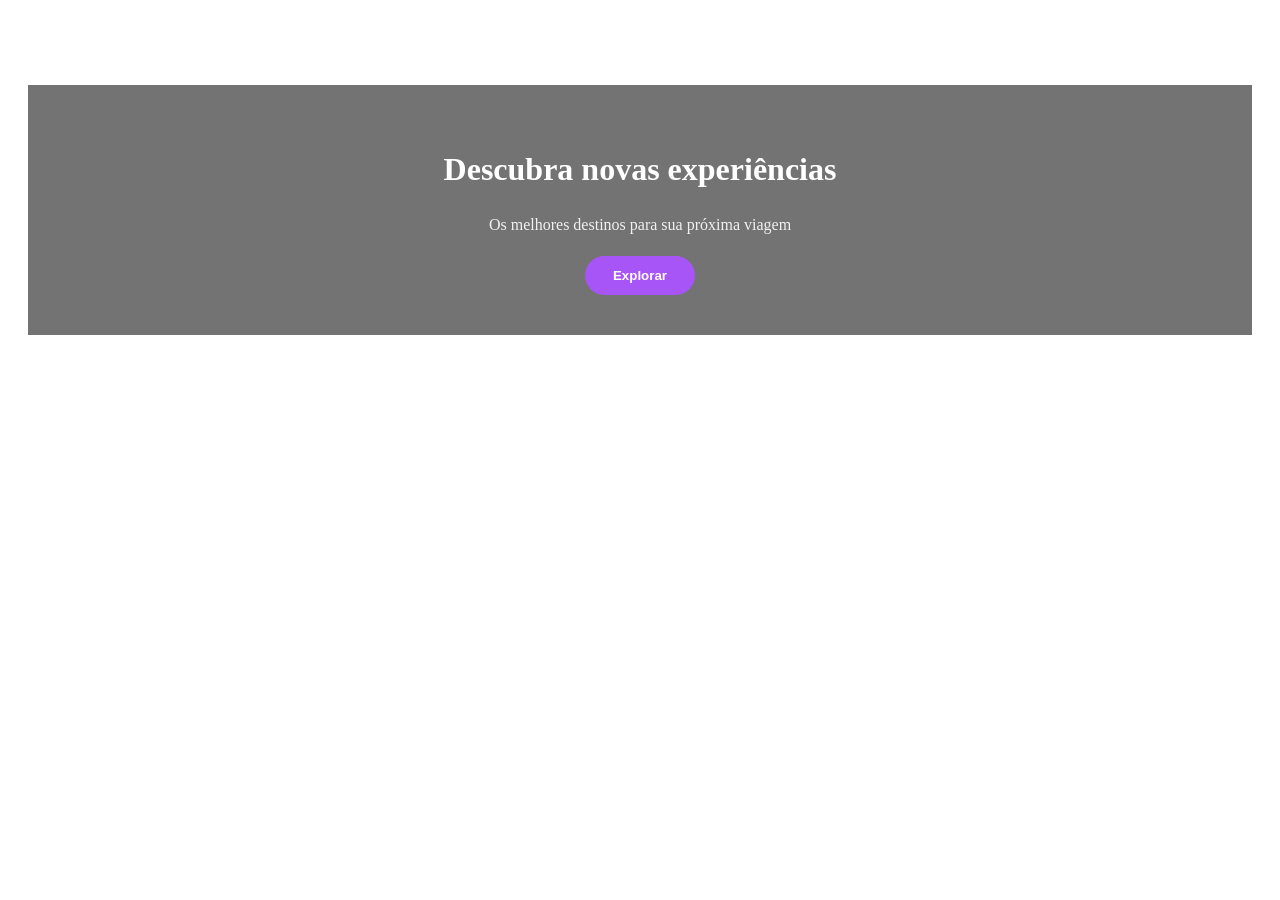
==== index.html @ f2e793bd "Add files via upload" ====
<!DOCTYPE html>
<html lang="en">
<head>
    <meta charset="UTF-8">
    <meta name="viewport" content="width=device-width, initial-scale=1.0">
    <title>Document</title>

    <style>

.hero-img {
    min-height: 380px;
    background-image: url('https://picsum.photos/id/1015/1200/600');
    background-size: cover;
    background-position: center;
    display: flex; align-items: center; justify-content: center;
    border-radius: 16px; margin: 20px; overflow: hidden;
}
.overlay {
    background: rgba(0,0,0,0.55);
    color: white; padding: 40px 24px; text-align: center;
    width: 100%; height: 100%;
    display: flex; flex-direction: column; align-items: center; justify-content: center;
}
.overlay h1 { font-size: 2rem; margin-bottom: 12px; }
.overlay p { font-size: 1rem; opacity: 0.9; margin-bottom: 22px; }
.btn-cta { padding: 12px 28px; background: #a855f7; color: white; border: none; border-radius: 30px; font-weight: 800; cursor: pointer; }


    </style>

</head>
<body>
    

<section class="hero-img">
    <div class="overlay">
        <h1>Descubra novas experiências</h1>
        <p>Os melhores destinos para sua próxima viagem</p>
        <button class="btn-cta">Explorar</button>
    </div>
</section>

</script>
</body>
</html>
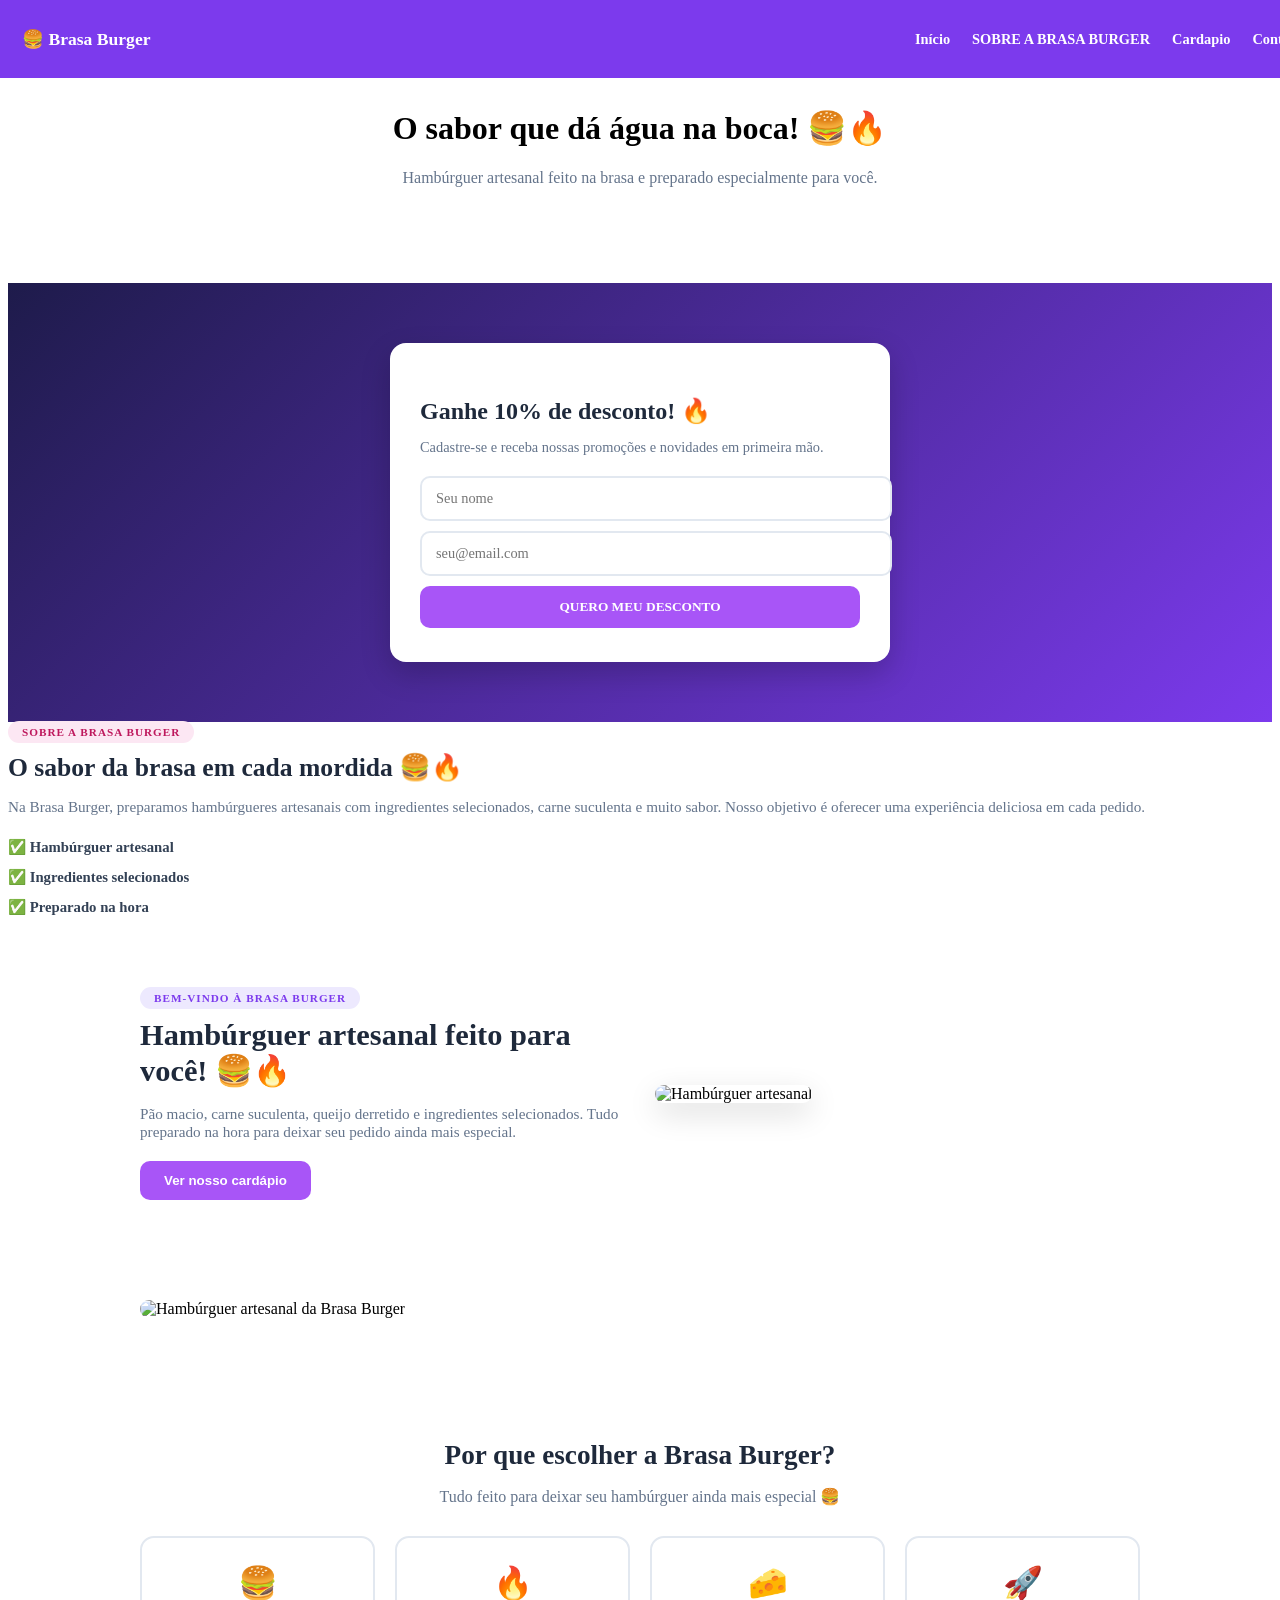
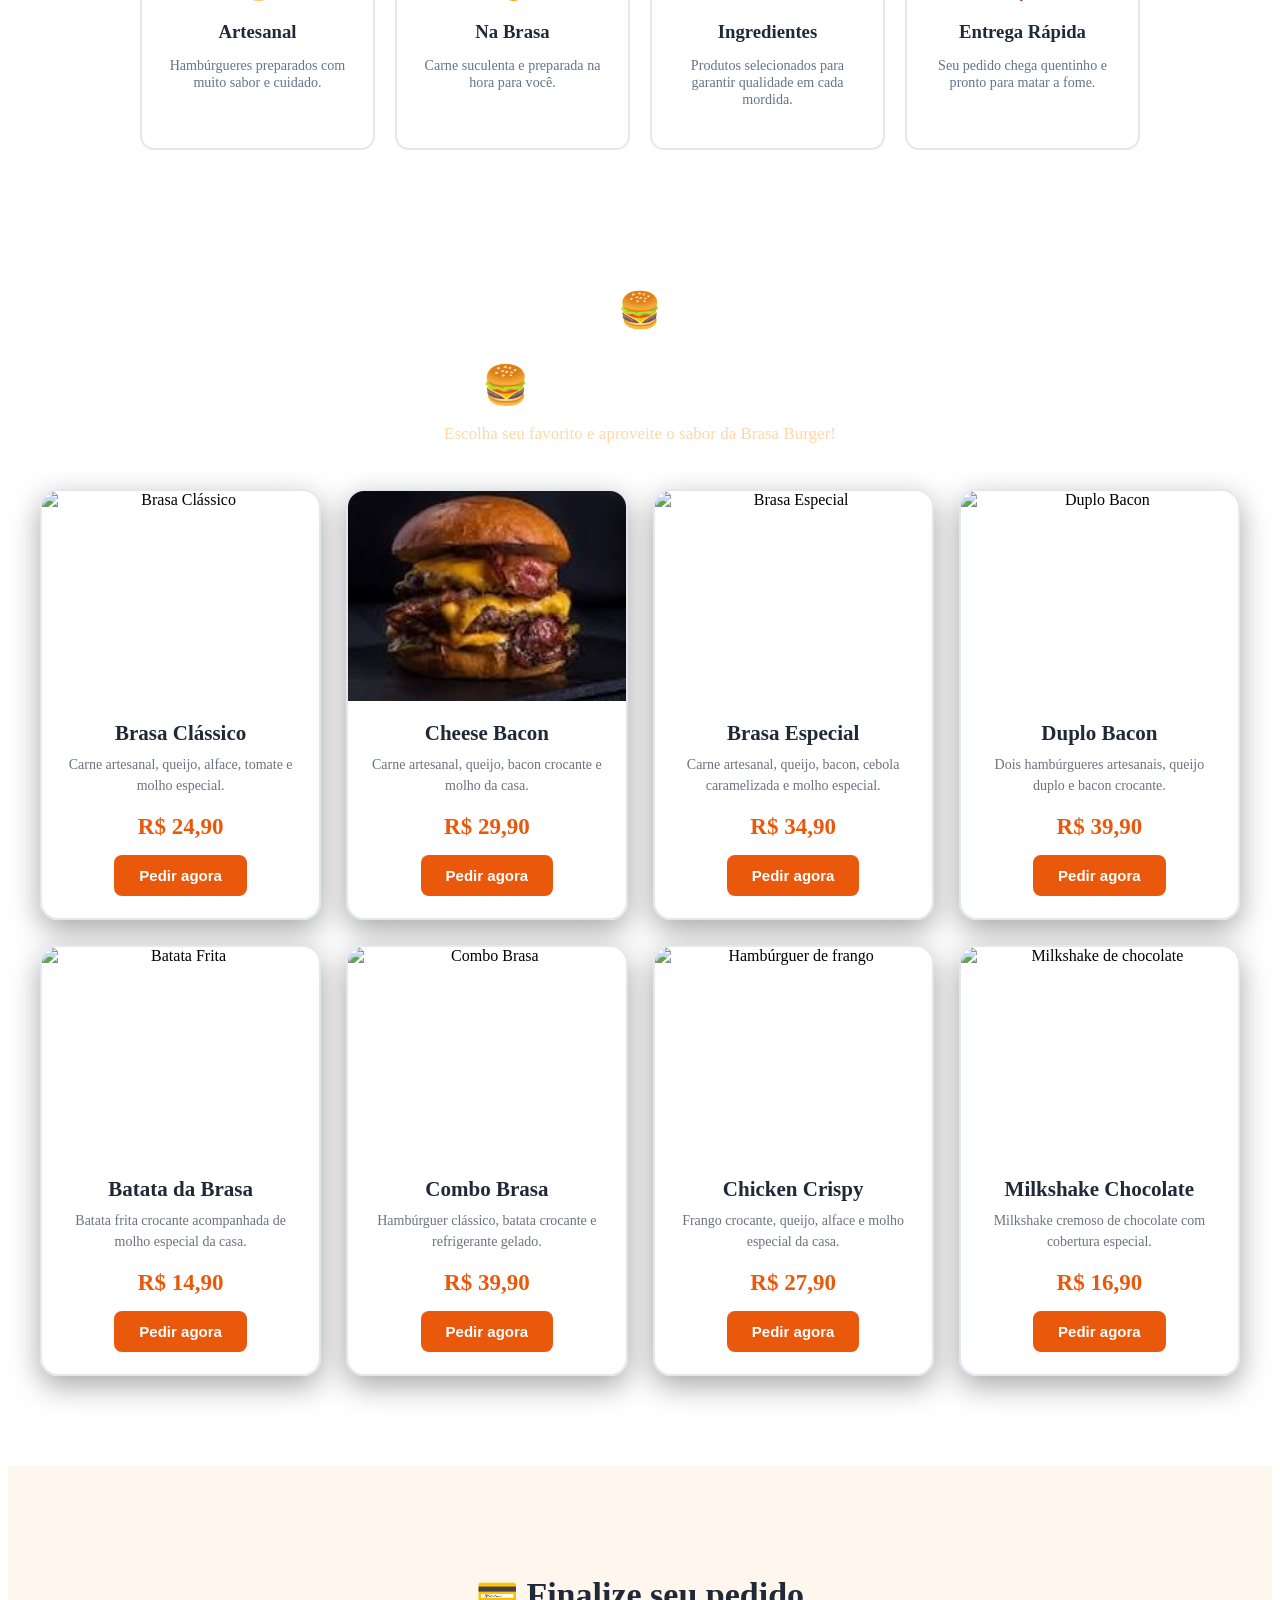
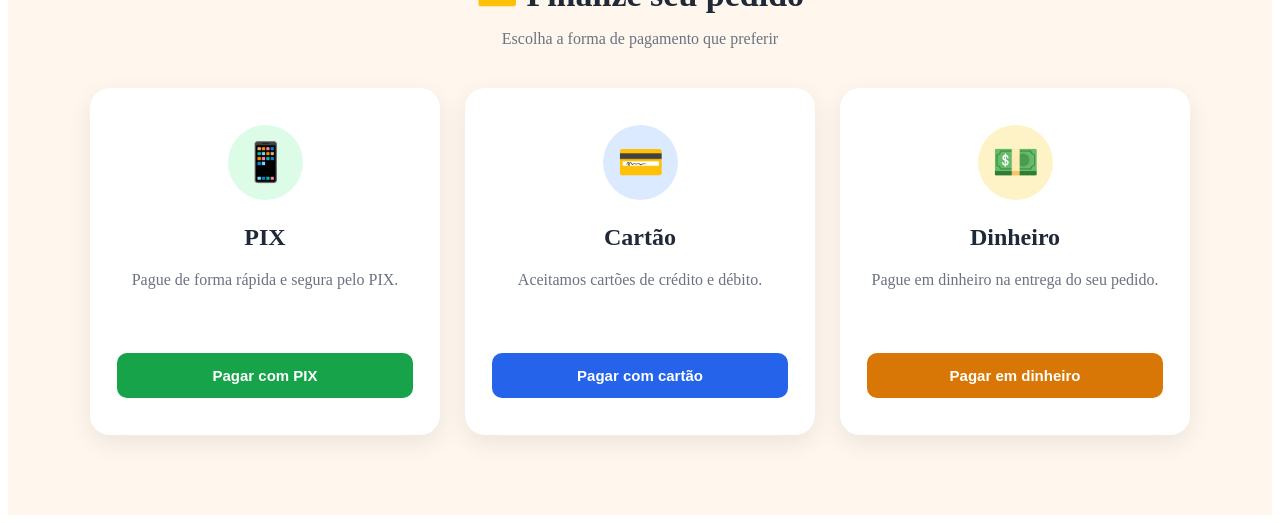
==== commit 3ae3a6ed: "Add files via upload" ====
--- a/index.html
+++ b/index.html
@@ -1,45 +1,547 @@
 <!DOCTYPE html>
-<html lang="en">
+<html lang="pt-br">
+
 <head>
     <meta charset="UTF-8">
     <meta name="viewport" content="width=device-width, initial-scale=1.0">
-    <title>Document</title>
-
-    <style>
-
-.hero-img {
-    min-height: 380px;
-    background-image: url('https://picsum.photos/id/1015/1200/600');
-    background-size: cover;
-    background-position: center;
-    display: flex; align-items: center; justify-content: center;
-    border-radius: 16px; margin: 20px; overflow: hidden;
-}
-.overlay {
-    background: rgba(0,0,0,0.55);
-    color: white; padding: 40px 24px; text-align: center;
-    width: 100%; height: 100%;
-    display: flex; flex-direction: column; align-items: center; justify-content: center;
-}
-.overlay h1 { font-size: 2rem; margin-bottom: 12px; }
-.overlay p { font-size: 1rem; opacity: 0.9; margin-bottom: 22px; }
-.btn-cta { padding: 12px 28px; background: #a855f7; color: white; border: none; border-radius: 30px; font-weight: 800; cursor: pointer; }
-
-
-    </style>
-
+
+    <title>Brasa Burger</title>
+
+    <link rel="stylesheet" href="styles.css">
 </head>
+
 <body>
-    
-
-<section class="hero-img">
-    <div class="overlay">
-        <h1>Descubra novas experiências</h1>
-        <p>Os melhores destinos para sua próxima viagem</p>
-        <button class="btn-cta">Explorar</button>
+
+    <!-- MENU -->
+    <nav class="navbar">
+
+        <div class="logo">
+            🍔 Brasa Burger
+        </div>
+
+        <button class="hamburger" onclick="toggleNav()">
+            ☰
+        </button>
+
+        <ul class="menu" id="menu">
+            <li><a href="#">Início</a></li>
+            <li><a href="#">SOBRE A BRASA BURGER</a></li>
+            <li><a href="#">Cardapio</a></li>
+            <li><a href="#">Contato</a></li>
+        </ul>
+
+    </nav>
+
+
+    <!-- APRESENTAÇÃO -->
+    <div style="padding: 80px 20px; text-align: center;">
+
+        <h1>
+            O sabor que dá água na boca! 🍔🔥
+        </h1>
+
+        <p style="color:#64748b;">
+            Hambúrguer artesanal feito na brasa e preparado especialmente para você.
+        </p>
+
     </div>
-</section>
-
-</script>
+
+
+    <!-- PROMOÇÃO -->
+    <section class="hero-form">
+
+        <div class="hero-form-caixa">
+
+            <h1>
+                Ganhe 10% de desconto! 🔥
+            </h1>
+
+            <p>
+                Cadastre-se e receba nossas promoções e novidades em primeira mão.
+            </p>
+
+            <form onsubmit="event.preventDefault(); alert('Cadastro realizado!');">
+
+                <input type="text" placeholder="Seu nome" required>
+
+                <input type="email" placeholder="seu@email.com" required>
+
+                <button type="submit">
+                    QUERO MEU DESCONTO
+                </button>
+
+            </form>
+
+        </div>
+
+    </section>
+
+    <div class="sobre-texto">
+
+        <span class="sobre-tag">
+            SOBRE A BRASA BURGER
+        </span>
+
+        <h2>
+            O sabor da brasa em cada mordida 🍔🔥
+        </h2>
+
+        <p>
+            Na Brasa Burger, preparamos hambúrgueres artesanais com
+            ingredientes selecionados, carne suculenta e muito sabor.
+            Nosso objetivo é oferecer uma experiência deliciosa em
+            cada pedido.
+        </p>
+
+        <ul class="sobre-lista">
+
+            <li>✅ Hambúrguer artesanal</li>
+            <li>✅ Ingredientes selecionados</li>
+            <li>✅ Preparado na hora</li>
+
+        </ul>
+
+    </div>
+
+    <!-- BOAS-VINDAS -->
+    <section class="boas-vindas">
+
+        <div class="bv-texto">
+
+            <span class="bv-tag">
+                BEM-VINDO À BRASA BURGER
+            </span>
+
+            <h1>
+                Hambúrguer artesanal feito para você! 🍔🔥
+            </h1>
+
+            <p>
+                Pão macio, carne suculenta, queijo derretido e ingredientes
+                selecionados. Tudo preparado na hora para deixar seu pedido
+                ainda mais especial.
+            </p>
+
+            <button class="btn-primario">
+                Ver nosso cardápio
+            </button>
+
+        </div>
+
+        <div class="bv-imagem">
+
+            <img src="https://images.unsplash.com/photo-1568901346375-23c9450c58cd?auto=format&fit=crop&w=500&q=80"
+                alt="Hambúrguer artesanal">
+
+        </div>
+
+    </section>
+
+
+    <!-- SOBRE NÓS -->
+    <section class="sobre">
+
+        <div class="sobre-imagem">
+
+            <img src="https://images.unsplash.com/photo-1571091718767-18b5b1457add?auto=format&fit=crop&w=500&q=80"
+                alt="Hambúrguer artesanal da Brasa Burger">
+
+        </div>
+
+
+    </section>
+
+    <!-- BENEFÍCIOS -->
+    <section class="beneficios">
+
+        <h2>
+            Por que escolher a Brasa Burger?
+        </h2>
+
+        <p class="subtitulo">
+            Tudo feito para deixar seu hambúrguer ainda mais especial 🍔
+        </p>
+
+        <div class="beneficios-grid">
+
+
+            <div class="beneficio">
+
+                <div class="beneficio-icone">
+                    🍔
+                </div>
+
+                <h3>
+                    Artesanal
+                </h3>
+
+                <p>
+                    Hambúrgueres preparados com muito sabor e cuidado.
+                </p>
+
+            </div>
+
+
+            <div class="beneficio">
+
+                <div class="beneficio-icone">
+                    🔥
+                </div>
+
+                <h3>
+                    Na Brasa
+                </h3>
+
+                <p>
+                    Carne suculenta e preparada na hora para você.
+                </p>
+
+            </div>
+
+
+            <div class="beneficio">
+
+                <div class="beneficio-icone">
+                    🧀
+                </div>
+
+                <h3>
+                    Ingredientes
+                </h3>
+
+                <p>
+                    Produtos selecionados para garantir qualidade
+                    em cada mordida.
+                </p>
+
+            </div>
+
+
+            <div class="beneficio">
+
+                <div class="beneficio-icone">
+                    🚀
+                </div>
+
+                <h3>
+                    Entrega Rápida
+                </h3>
+
+                <p>
+                    Seu pedido chega quentinho e pronto para matar a fome.
+                </p>
+
+            </div>
+
+        </div>
+    </section>
+
+    <!-- CARDÁPIO -->
+    <section class="produtos">
+
+        <h2>
+            🍔 Nosso Cardápio
+        </h2>
+
+        <p class="subtitulo">
+            Escolha seu favorito e aproveite o sabor da Brasa Burger!
+        </p>
+
+
+        <div class="produtos-grid">
+
+
+            <!-- PRODUTO 1 -->
+            <div class="produto">
+
+                <img src="https://images.unsplash.com/photo-1568901346375-23c9450c58cd?auto=format&fit=crop&w=300&q=80"
+                    alt="Brasa Clássico">
+
+                <h3>
+                    Brasa Clássico
+                </h3>
+
+                <p>
+                    Carne artesanal, queijo, alface, tomate e molho especial.
+                </p>
+
+                <p class="preco">
+                    R$ 24,90
+                </p>
+
+                <button class="btn-comprar">
+                    Pedir agora
+                </button>
+
+            </div>
+
+
+            <!-- PRODUTO 2 -->
+            <div class="produto">
+
+                <img src="[data-uri]"
+                    alt="Cheese Bacon">
+
+                <h3>
+                    Cheese Bacon
+                </h3>
+
+                <p>
+                    Carne artesanal, queijo, bacon crocante e molho da casa.
+                </p>
+
+                <p class="preco">
+                    R$ 29,90
+                </p>
+
+                <button class="btn-comprar">
+                    Pedir agora
+                </button>
+
+            </div>
+
+
+            <!-- PRODUTO 3 -->
+            <div class="produto">
+
+                <img src="https://images.unsplash.com/photo-1572802419224-296b0aeee0d9?auto=format&fit=crop&w=300&q=80"
+                    alt="Brasa Especial">
+
+                <h3>
+                    Brasa Especial
+                </h3>
+
+                <p>
+                    Carne artesanal, queijo, bacon, cebola caramelizada
+                    e molho especial.
+                </p>
+
+                <p class="preco">
+                    R$ 34,90
+                </p>
+
+                <button class="btn-comprar">
+                    Pedir agora
+                </button>
+
+            </div>
+
+
+            <!-- PRODUTO 4 -->
+            <div class="produto">
+
+                <img src="https://images.unsplash.com/photo-1606755962773-d324e0a13086?auto=format&fit=crop&w=300&q=80"
+                    alt="Duplo Bacon">
+
+                <h3>
+                    Duplo Bacon
+                </h3>
+
+                <p>
+                    Dois hambúrgueres artesanais, queijo duplo
+                    e bacon crocante.
+                </p>
+
+                <p class="preco">
+                    R$ 39,90
+                </p>
+
+                <button class="btn-comprar">
+                    Pedir agora
+                </button>
+
+            </div>
+
+
+            <!-- PRODUTO 5 -->
+            <div class="produto">
+
+                <img src="https://images.unsplash.com/photo-1576107232684-1279f390859f?auto=format&fit=crop&w=300&q=80"
+                    alt="Batata Frita">
+
+                <h3>
+                    Batata da Brasa
+                </h3>
+
+                <p>
+                    Batata frita crocante acompanhada de molho
+                    especial da casa.
+                </p>
+
+                <p class="preco">
+                    R$ 14,90
+                </p>
+
+                <button class="btn-comprar">
+                    Pedir agora
+                </button>
+
+            </div>
+
+
+            <!-- PRODUTO 6 -->
+            <div class="produto">
+
+                <img src="https://images.unsplash.com/photo-1586190848861-99aa4a171e90?auto=format&fit=crop&w=300&q=80"
+                    alt="Combo Brasa">
+
+                <h3>
+                    Combo Brasa
+                </h3>
+
+                <p>
+                    Hambúrguer clássico, batata crocante
+                    e refrigerante gelado.
+                </p>
+
+                <p class="preco">
+                    R$ 39,90
+                </p>
+
+                <button class="btn-comprar">
+                    Pedir agora
+                </button>
+
+            </div>
+
+
+            <!-- PRODUTO 7 -->
+            <div class="produto">
+
+                <img src="https://images.unsplash.com/photo-1565299507177-b0ac66763828?auto=format&fit=crop&w=300&q=80"
+                    alt="Hambúrguer de frango">
+
+                <h3>
+                    Chicken Crispy
+                </h3>
+
+                <p>
+                    Frango crocante, queijo, alface e molho
+                    especial da casa.
+                </p>
+
+                <p class="preco">
+                    R$ 27,90
+                </p>
+
+                <button class="btn-comprar">
+                    Pedir agora
+                </button>
+
+            </div>
+
+
+            <!-- PRODUTO 8 -->
+            <div class="produto">
+
+                <img src="https://images.unsplash.com/photo-1579954115545-a95591f28bfc?auto=format&fit=crop&w=300&q=80"
+                    alt="Milkshake de chocolate">
+
+                <h3>
+                    Milkshake Chocolate
+                </h3>
+
+                <p>
+                    Milkshake cremoso de chocolate com cobertura especial.
+                </p>
+
+                <p class="preco">
+                    R$ 16,90
+                </p>
+
+                <button class="btn-comprar">
+                    Pedir agora
+                </button>
+
+            </div>
+
+
+        </div>
+
+    </section>
+
+    </div>
+
+    </section>
+
+    <!-- PAGAMENTO -->
+    <section class="pagamento">
+
+        <h2>💳 Finalize seu pedido</h2>
+
+        <p class="subtitulo">
+            Escolha a forma de pagamento que preferir
+        </p>
+
+        <div class="pagamento-container">
+
+            <!-- PIX -->
+            <div class="forma-pagamento">
+
+                <div class="pagamento-icone">
+                    📱
+                </div>
+
+                <h3>PIX</h3>
+
+                <p>
+                    Pague de forma rápida e segura pelo PIX.
+                </p>
+
+                <button class="btn-pagamento">
+                    Pagar com PIX
+                </button>
+
+            </div>
+
+
+            <!-- CARTÃO -->
+            <div class="forma-pagamento">
+
+                <div class="pagamento-icone">
+                    💳
+                </div>
+
+                <h3>Cartão</h3>
+
+                <p>
+                    Aceitamos cartões de crédito e débito.
+                </p>
+
+                <button class="btn-pagamento">
+                    Pagar com cartão
+                </button>
+
+            </div>
+
+
+            <!-- DINHEIRO -->
+            <div class="forma-pagamento">
+
+                <div class="pagamento-icone">
+                    💵
+                </div>
+
+                <h3>Dinheiro</h3>
+
+                <p>
+                    Pague em dinheiro na entrega do seu pedido.
+                </p>
+
+                <button class="btn-pagamento">
+                    Pagar em dinheiro
+                </button>
+
+            </div>
+
+        </div>
+
+    </section>
+
+
+    <!-- SCRIPT -->
+    <script src="script.js"></script>
+
 </body>
+
 </html>
--- a/styles.css
+++ b/styles.css
@@ -0,0 +1,571 @@
+.navbar {
+    position: fixed;
+    top: 0;
+    left: 0;
+    width: 100%;
+    background: #7c3aed;
+    color: white;
+    display: flex;
+    justify-content: space-between;
+    align-items: center;
+    padding: 14px 22px;
+    z-index: 100;
+}
+
+.logo {
+    font-weight: 800;
+    font-size: 1.1rem;
+}
+
+.hamburger {
+    background: transparent;
+    border: none;
+    color: white;
+    font-size: 1.5rem;
+    cursor: pointer;
+    display: none;
+}
+
+.menu {
+    display: flex;
+    list-style: none;
+    gap: 22px;
+}
+
+.menu a {
+    color: white;
+    text-decoration: none;
+    font-weight: 600;
+    font-size: 0.9rem;
+}
+
+@media (max-width: 600px) {
+    .hamburger {
+        display: block;
+    }
+
+    .menu {
+        position: fixed;
+        top: 56px;
+        left: 0;
+        flex-direction: column;
+        background: #7c3aed;
+        width: 100%;
+        padding: 20px;
+        transform: translateY(-200%);
+        transition: transform 0.3s;
+    }
+
+    .menu.aberto {
+        transform: translateY(0);
+    }
+}   
+
+.hero-form {
+    background: linear-gradient(135deg, #1e1b4b, #7c3aed);
+    padding: 60px 20px;
+    display: flex; justify-content: center;
+}
+.hero-form-caixa {
+    background: white;
+    padding: 34px 30px;
+    border-radius: 16px;
+    max-width: 440px;
+    width: 100%;
+    box-shadow: 0 12px 30px rgba(0,0,0,0.2);
+}
+.hero-form-caixa h1 { color: #1e293b; font-size: 1.5rem; margin-bottom: 8px; }
+.hero-form-caixa p { color: #64748b; font-size: 0.9rem; margin-bottom: 20px; }
+.hero-form-caixa input {
+    width: 100%; padding: 12px 14px;
+    border: 2px solid #e2e8f0;
+    border-radius: 10px; margin-bottom: 10px;
+    font-size: 0.9rem; font-family: inherit;
+}
+.hero-form-caixa input:focus { outline: none; border-color: #a855f7; }
+.hero-form-caixa button {
+    width: 100%; padding: 13px;
+    background: #a855f7; color: white;
+    border: none; border-radius: 10px;
+    font-weight: 800; cursor: pointer;
+    font-family: inherit;
+}
+.hero-form-caixa button:hover { background: #9333ea; }
+
+.boas-vindas {
+    display: flex;
+    gap: 30px;
+    align-items: center;
+    padding: 50px 30px;
+    max-width: 1000px;
+    margin: 0 auto;
+    flex-wrap: wrap;
+}
+.bv-texto { flex: 1; min-width: 260px; }
+.bv-tag {
+    background: #ede9fe; color: #7c3aed;
+    padding: 5px 14px; border-radius: 20px;
+    font-size: 0.7rem; font-weight: 800;
+    letter-spacing: 1px;
+}
+.bv-texto h1 { font-size: 1.9rem; color: #1e293b; margin: 12px 0; }
+.bv-texto p { color: #64748b; font-size: 0.95rem; margin-bottom: 20px; }
+.btn-primario {
+    padding: 12px 24px; background: #a855f7; color: white;
+    border: none; border-radius: 10px;
+    font-weight: 700; cursor: pointer;
+}
+.bv-imagem { flex: 1; min-width: 260px; }
+.bv-imagem img {
+    width: 100%; border-radius: 16px;
+    box-shadow: 0 10px 30px rgba(0,0,0,0.15);
+}
+
+.sobre {
+    display: flex;
+    gap: 30px;
+    align-items: center;
+    padding: 50px 30px;
+    max-width: 1000px;
+    margin: 0 auto;
+    flex-wrap: wrap-reverse;
+}
+.sobre-imagem { flex: 1; min-width: 260px; }
+.sobre-imagem img { width: 100%; border-radius: 16px; }
+.sobre-texto { flex: 1; min-width: 260px; }
+.sobre-tag {
+    background: #fce7f3; color: #be185d;
+    padding: 5px 14px; border-radius: 20px;
+    font-size: 0.7rem; font-weight: 800;
+    letter-spacing: 1px;
+}
+.sobre-texto h2 { color: #1e293b; margin: 12px 0; font-size: 1.6rem; }
+.sobre-texto p { color: #64748b; margin-bottom: 16px; font-size: 0.95rem; }
+.sobre-lista { list-style: none; padding: 0; }
+.sobre-lista li {
+    padding: 6px 0;
+    color: #334155; font-weight: 600;
+    font-size: 0.92rem;
+}
+
+.beneficios { padding: 50px 20px; text-align: center; }
+.beneficios h2 { color: #1e293b; font-size: 1.7rem; margin-bottom: 6px; }
+.subtitulo { color: #64748b; margin-bottom: 30px; }
+.beneficios-grid {
+    display: grid;
+    grid-template-columns: repeat(auto-fit, minmax(200px, 1fr));
+    gap: 20px;
+    max-width: 1000px;
+    margin: 0 auto;
+}
+.beneficio {
+    background: white;
+    padding: 26px 20px;
+    border: 2px solid #e2e8f0;
+    border-radius: 14px;
+    transition: 0.2s;
+}
+.beneficio:hover { border-color: #a855f7; transform: translateY(-4px); }
+.beneficio-icone { font-size: 2rem; margin-bottom: 12px; }
+.beneficio h3 { color: #1e293b; margin-bottom: 6px; }
+.beneficio p { color: #64748b; font-size: 0.88rem; }
+
+.produtos { padding: 50px 20px; text-align: center; }
+.produtos h2 { color: #1e293b; font-size: 1.7rem; margin-bottom: 30px; }
+.produtos-grid {
+    display: grid;
+    grid-template-columns: repeat(auto-fit, minmax(200px, 1fr));
+    gap: 20px;
+    max-width: 1000px;
+    margin: 0 auto;
+}
+.produto {
+    background: white;
+    border: 2px solid #e2e8f0;
+    border-radius: 14px;
+    overflow: hidden;
+    transition: 0.2s;
+    padding-bottom: 18px;
+}
+.produto:hover { border-color: #a855f7; transform: translateY(-4px); }
+.produto img { width: 100%; aspect-ratio: 3/2; object-fit: cover; }
+.produto h3 { color: #1e293b; font-size: 1rem; margin: 14px 0 4px; }
+.preco { color: #7c3aed; font-weight: 800; font-size: 1.1rem; margin-bottom: 12px; }
+.btn-comprar {
+    padding: 8px 20px;
+    background: #a855f7; color: white;
+    border: none; border-radius: 20px;
+    font-weight: 700; cursor: pointer;
+    font-size: 0.85rem;
+}
+.btn-comprar:hover { background: #9333ea; }
+
+/* ================================
+   PAGAMENTO - BRASA BURGER
+================================ */
+
+.pagamento {
+    padding: 80px 20px;
+    background: #fff7ed;
+    text-align: center;
+}
+
+.pagamento h2 {
+    font-size: 34px;
+    color: #1f2937;
+    margin-bottom: 10px;
+}
+
+.pagamento .subtitulo {
+    color: #6b7280;
+    margin-bottom: 40px;
+}
+
+.pagamento-container {
+    max-width: 1100px;
+    margin: 0 auto;
+    display: grid;
+    grid-template-columns: repeat(3, 1fr);
+    gap: 25px;
+}
+
+.forma-pagamento {
+    background: #ffffff;
+    padding: 35px 25px;
+    border-radius: 20px;
+    border: 2px solid transparent;
+    box-shadow: 0 8px 25px rgba(0, 0, 0, 0.08);
+    transition: 0.3s ease;
+}
+
+.forma-pagamento:hover {
+    transform: translateY(-8px);
+    border-color: #f97316;
+    box-shadow: 0 15px 35px rgba(249, 115, 22, 0.18);
+}
+
+.pagamento-icone {
+    width: 75px;
+    height: 75px;
+    margin: 0 auto 20px;
+
+    display: flex;
+    align-items: center;
+    justify-content: center;
+
+    border-radius: 50%;
+    background: #fff1e6;
+
+    font-size: 38px;
+}
+
+.forma-pagamento h3 {
+    font-size: 24px;
+    color: #1f2937;
+    margin-bottom: 12px;
+}
+
+.forma-pagamento p {
+    color: #6b7280;
+    line-height: 1.6;
+    min-height: 50px;
+}
+
+.btn-pagamento {
+    margin-top: 20px;
+
+    width: 100%;
+    padding: 14px 20px;
+
+    border: none;
+    border-radius: 10px;
+
+    background: #ea580c;
+    color: white;
+
+    font-size: 15px;
+    font-weight: bold;
+
+    cursor: pointer;
+    transition: 0.3s ease;
+}
+
+.btn-pagamento:hover {
+    background: #c2410c;
+    transform: scale(1.03);
+}
+
+
+/* CORES DIFERENTES PARA CADA PAGAMENTO */
+
+.forma-pagamento:nth-child(1) .pagamento-icone {
+    background: #dcfce7;
+}
+
+.forma-pagamento:nth-child(1) .btn-pagamento {
+    background: #16a34a;
+}
+
+.forma-pagamento:nth-child(1) .btn-pagamento:hover {
+    background: #15803d;
+}
+
+
+.forma-pagamento:nth-child(2) .pagamento-icone {
+    background: #dbeafe;
+}
+
+.forma-pagamento:nth-child(2) .btn-pagamento {
+    background: #2563eb;
+}
+
+.forma-pagamento:nth-child(2) .btn-pagamento:hover {
+    background: #1d4ed8;
+}
+
+
+.forma-pagamento:nth-child(3) .pagamento-icone {
+    background: #fef3c7;
+}
+
+.forma-pagamento:nth-child(3) .btn-pagamento {
+    background: #d97706;
+}
+
+.forma-pagamento:nth-child(3) .btn-pagamento:hover {
+    background: #b45309;
+}
+
+
+/* RESPONSIVO PARA CELULAR */
+
+@media (max-width: 768px) {
+
+    .pagamento {
+        padding: 60px 20px;
+    }
+
+    .pagamento h2 {
+        font-size: 28px;
+    }
+
+    .pagamento-container {
+        grid-template-columns: 1fr;
+        max-width: 450px;
+    }
+
+    .forma-pagamento {
+        padding: 30px 20px;
+    }
+
+}
+/* =================================
+   CARDÁPIO - BRASA BURGER
+================================= */
+
+.produtos {
+    position: relative;
+    padding: 90px 20px;
+    text-align: center;
+
+    /* Fundo escuro da seção */
+    background:
+        linear-gradient(
+            rgba(25, 12, 5, 0.94),
+            rgba(45, 18, 5, 0.96)
+        ),
+        url("https://images.unsplash.com/photo-1571091718767-18b5b1457add?auto=format&fit=crop&w=1600&q=80");
+
+    background-size: cover;
+    background-position: center;
+    background-attachment: fixed;
+}
+
+/* Título */
+
+.produtos h2 {
+    color: #ffffff;
+    font-size: 38px;
+    margin-bottom: 10px;
+    font-weight: 800;
+}
+
+.produtos .subtitulo {
+    color: #fed7aa;
+    font-size: 17px;
+    margin-bottom: 45px;
+}
+
+
+/* GRID DOS PRODUTOS */
+
+.produtos-grid {
+    max-width: 1200px;
+    margin: 0 auto;
+
+    display: grid;
+    grid-template-columns: repeat(4, 1fr);
+    gap: 25px;
+}
+
+
+/* CARD */
+
+.produto {
+    background: rgba(255, 255, 255, 0.97);
+
+    border-radius: 18px;
+    overflow: hidden;
+
+    padding-bottom: 22px;
+
+    box-shadow:
+        0 10px 30px rgba(0, 0, 0, 0.35);
+
+    transition: all 0.3s ease;
+}
+
+.produto:hover {
+    transform: translateY(-10px);
+
+    box-shadow:
+        0 18px 40px rgba(0, 0, 0, 0.45);
+}
+
+
+/* IMAGEM */
+
+.produto img {
+    width: 100%;
+    height: 210px;
+
+    object-fit: cover;
+
+    display: block;
+
+    transition: transform 0.4s ease;
+}
+
+.produto:hover img {
+    transform: scale(1.06);
+}
+
+
+/* NOME */
+
+.produto h3 {
+    color: #1f2937;
+
+    font-size: 21px;
+
+    margin: 20px 15px 8px;
+}
+
+
+/* DESCRIÇÃO */
+
+.produto p:not(.preco) {
+    color: #6b7280;
+
+    font-size: 14px;
+
+    line-height: 1.5;
+
+    margin: 0 18px 15px;
+
+    min-height: 45px;
+}
+
+
+/* PREÇO */
+
+.produto .preco {
+    color: #ea580c;
+
+    font-size: 23px;
+
+    font-weight: 800;
+
+    margin: 15px 0;
+}
+
+
+/* BOTÃO */
+
+.btn-comprar {
+    border: none;
+
+    background: #ea580c;
+    color: white;
+
+    padding: 12px 25px;
+
+    border-radius: 8px;
+
+    font-size: 15px;
+    font-weight: bold;
+
+    cursor: pointer;
+
+    transition: 0.3s ease;
+}
+
+.btn-comprar:hover {
+    background: #c2410c;
+
+    transform: scale(1.05);
+}
+
+
+/* DETALHE DECORATIVO */
+
+.produtos::before {
+    content: "🍔";
+
+    display: block;
+
+    font-size: 35px;
+
+    margin-bottom: 10px;
+}
+
+
+/* =================================
+   TABLET
+================================= */
+
+@media (max-width: 1000px) {
+
+    .produtos-grid {
+        grid-template-columns: repeat(2, 1fr);
+    }
+
+}
+
+
+/* =================================
+   CELULAR
+================================= */
+
+@media (max-width: 600px) {
+
+    .produtos {
+        padding: 60px 15px;
+
+        background-attachment: scroll;
+    }
+
+    .produtos h2 {
+        font-size: 30px;
+    }
+
+    .produtos-grid {
+        grid-template-columns: 1fr;
+        max-width: 400px;
+    }
+
+    .produto img {
+        height: 230px;
+    }
+
+}
